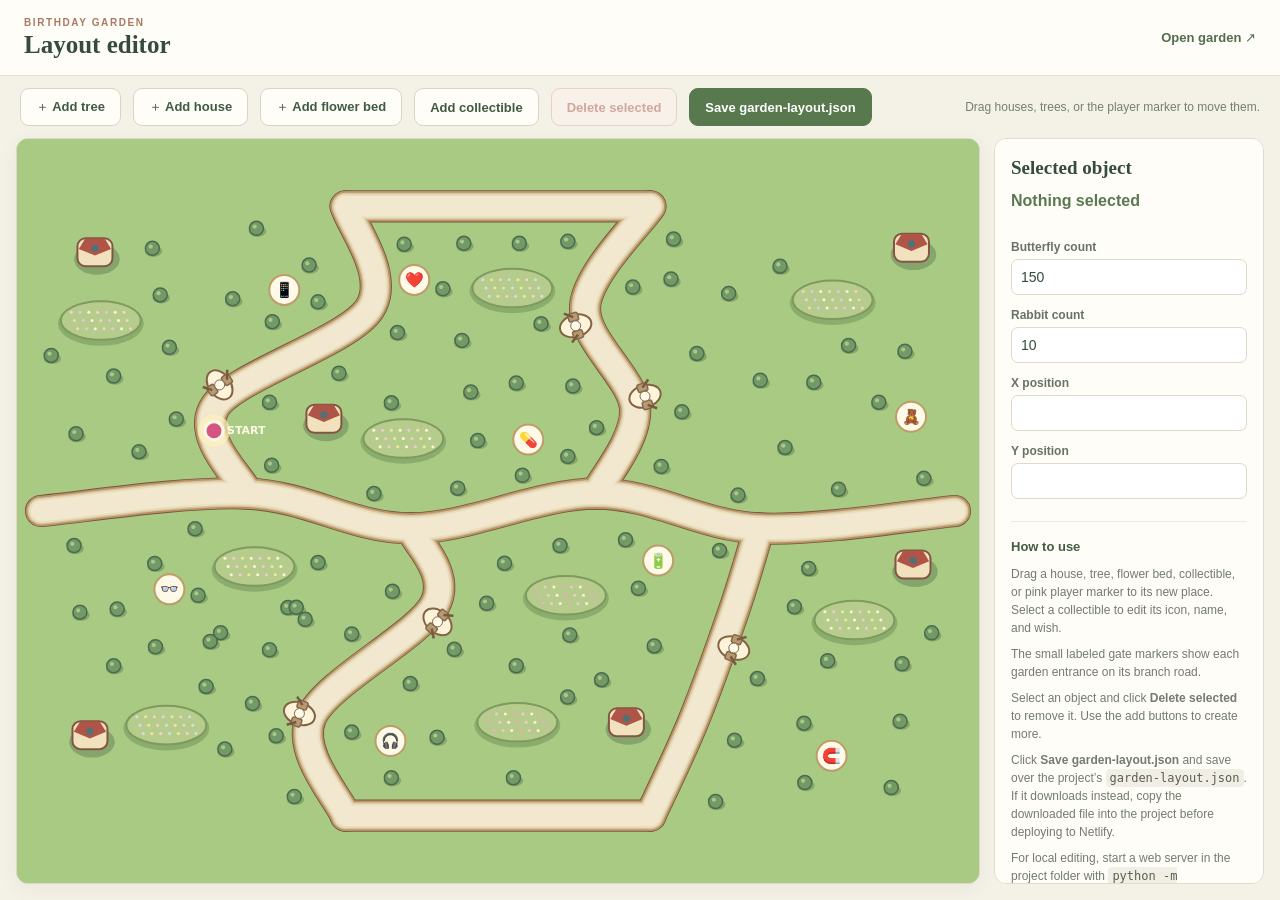
==== admin.html @ 34d116b4 "Add initial files for Birthday Garden project - Created index.html with main structure and interacti" ====
<!doctype html>
<html lang="en">
<head>
  <meta charset="utf-8" />
  <meta name="viewport" content="width=device-width, initial-scale=1" />
  <meta name="theme-color" content="#a9ca83" />
  <title>Garden Layout Admin</title>
  <link rel="stylesheet" href="admin.css" />
</head>
<body>
  <header class="topbar">
    <div>
      <p class="eyebrow">BIRTHDAY GARDEN</p>
      <h1>Layout editor</h1>
    </div>
    <a class="garden-link" href="index.html">Open garden ↗</a>
  </header>
  <main>
    <section class="toolbar" aria-label="Editor actions">
      <button id="add-tree" type="button">＋ Add tree</button>
      <button id="add-house" type="button">＋ Add house</button>
      <button id="add-flower-bed" type="button">＋ Add flower bed</button>
      <button id="add-collectible" type="button">Add collectible</button>
      <button id="delete-object" class="danger" type="button" disabled>Delete selected</button>
      <button id="save-layout" class="primary" type="button">Save garden-layout.json</button>
      <span id="save-status" role="status">Drag houses, trees, or the player marker to move them.</span>
    </section>
    <section class="editor">
      <div class="map-wrap"><canvas id="layout-map" aria-label="Garden map editor. Drag objects to move them."></canvas></div>
      <aside class="inspector">
        <h2>Selected object</h2>
        <p id="selected-name" class="selected-name">Nothing selected</p>
        <label id="collectible-name-row" hidden>Product name <input id="collectible-name" type="text" maxlength="60" /></label>
        <label id="collectible-emoji-row" hidden>Product icon <input id="collectible-emoji" type="text" maxlength="8" /></label>
        <label id="collectible-wish-row" class="multiline-row" hidden>Birthday wish <textarea id="collectible-wish" rows="4" maxlength="300"></textarea></label>
        <label>Butterfly count <input id="butterfly-count" type="number" min="0" max="1000" step="1" /></label>
        <label>Rabbit count <input id="rabbit-count" type="number" min="0" max="1000" step="1" /></label>
        <label>X position <input id="position-x" type="number" min="0" max="4200" step="10" disabled /></label>
        <label>Y position <input id="position-y" type="number" min="0" max="2800" step="10" disabled /></label>
        <label id="object-size-row" hidden>Object size <input id="object-size" type="number" min="0.5" max="2.5" step="0.05" disabled /></label>
        <div class="help">
          <h3>How to use</h3>
          <p>Drag a house, tree, flower bed, collectible, or pink player marker to its new place. Select a collectible to edit its icon, name, and wish.</p>
          <p>The small labeled gate markers show each garden entrance on its branch road.</p>
          <p>Select an object and click <strong>Delete selected</strong> to remove it. Use the add buttons to create more.</p>
          <p>Click <strong>Save garden-layout.json</strong> and save over the project’s <code>garden-layout.json</code>. If it downloads instead, copy the downloaded file into the project before deploying to Netlify.</p>
          <p>For local editing, start a web server in the project folder with <code>python -m http.server 8000</code>, then open <code>http://localhost:8000/admin.html</code>.</p>
          <p class="world-size">World size: 4200 × 2800</p>
        </div>
      </aside>
    </section>
  </main>
  <script src="admin.js"></script>
</body>
</html>
---- admin.css ----
:root{font-family:Inter,"Segoe UI",Arial,sans-serif;color:#354b3b;background:#f4f1e7;font-synthesis:none}*{box-sizing:border-box}body{margin:0;min-height:100vh}.topbar{height:76px;padding:12px 24px;display:flex;align-items:center;justify-content:space-between;background:#fffdf8;border-bottom:1px solid #e7e0d0}.eyebrow{margin:0 0 3px;color:#a97962;font-size:10px;font-weight:800;letter-spacing:.16em}.topbar h1{margin:0;font-family:Georgia,serif;font-size:25px}.garden-link{color:#526e4d;text-decoration:none;font-weight:700;font-size:13px}.toolbar{display:flex;align-items:center;gap:12px;min-height:62px;padding:10px 20px;flex-wrap:wrap}.toolbar button{height:38px;padding:0 15px;border:1px solid #d9d4c6;border-radius:9px;background:#fffdf8;color:#405a43;font-size:13px;font-weight:700;cursor:pointer}.toolbar button.primary{border-color:#58794d;background:#58794d;color:white}.toolbar button:hover{filter:brightness(.97)}.toggle{display:flex;align-items:center;gap:7px;color:#53624f;font-size:12px;font-weight:650}.toggle input{accent-color:#58794d;width:16px;height:16px}#save-status{margin-left:auto;color:#74806f;font-size:12px}.editor{display:grid;grid-template-columns:minmax(0,1fr) 270px;gap:14px;padding:0 16px 16px;height:calc(100vh - 138px);min-height:420px}.map-wrap{position:relative;overflow:hidden;border:1px solid #dcd7c9;border-radius:12px;background:#a9ca83;box-shadow:0 5px 18px #554c3410}#layout-map{display:block;width:100%;height:100%;touch-action:none;cursor:grab}#layout-map.dragging{cursor:grabbing}.inspector{padding:18px 16px;border:1px solid #e1dccf;border-radius:12px;background:#fffdf8;overflow:auto}.inspector h2{margin:0 0 13px;font-family:Georgia,serif;font-size:19px}.selected-name{min-height:34px;margin:0 0 14px;color:#5b7951;font-weight:750}.inspector label:not(.toggle){display:block;margin:13px 0;color:#687265;font-size:12px;font-weight:650}.inspector input[type=number]{display:block;width:100%;height:36px;margin-top:5px;padding:0 9px;border:1px solid #ded9cc;border-radius:7px;background:#fff;color:#354b3b;font:14px Arial,sans-serif}.help{margin-top:22px;padding-top:15px;border-top:1px solid #eee9dd;color:#737b70;font-size:12px;line-height:1.5}.help h3{margin:0 0 8px;color:#435c43;font-size:13px}.help p{margin:8px 0}.help code{padding:2px 4px;border-radius:4px;background:#f1eee6;color:#57614f}.world-size{color:#929487;font-size:11px}@media(max-width:800px){.topbar{height:66px;padding:10px 14px}.toolbar{padding:9px 12px;gap:8px}.toolbar button{padding:0 10px;font-size:12px}#save-status{width:100%;margin:0}.editor{height:calc(100vh - 154px);grid-template-columns:minmax(0,1fr) 220px;padding:0 9px 9px;gap:8px}.inspector{padding:13px 11px}}@media(max-width:580px){.editor{grid-template-columns:1fr;grid-template-rows:minmax(300px,1fr) auto;height:auto;min-height:calc(100vh - 154px)}.map-wrap{height:55vh;min-height:320px}.inspector{display:grid;grid-template-columns:1fr 1fr;gap:0 12px}.inspector h2,.selected-name,.help{grid-column:1/-1}.help{margin-top:8px}.inspector label{margin:8px 0!important}}
:root{font-family:Inter,"Segoe UI",Arial,sans-serif;color:#354b3b;background:#f4f1e7;font-synthesis:none}*{box-sizing:border-box}body{margin:0;min-height:100vh}.topbar{height:76px;padding:12px 24px;display:flex;align-items:center;justify-content:space-between;background:#fffdf8;border-bottom:1px solid #e7e0d0}.eyebrow{margin:0 0 3px;color:#a97962;font-size:10px;font-weight:800;letter-spacing:.16em}.topbar h1{margin:0;font-family:Georgia,serif;font-size:25px}.garden-link{color:#526e4d;text-decoration:none;font-weight:700;font-size:13px}.toolbar{display:flex;align-items:center;gap:12px;min-height:62px;padding:10px 20px;flex-wrap:wrap}.toolbar button{height:38px;padding:0 15px;border:1px solid #d9d4c6;border-radius:9px;background:#fffdf8;color:#405a43;font-size:13px;font-weight:700;cursor:pointer}.toolbar button.primary{border-color:#58794d;background:#58794d;color:white}.toolbar button:hover{filter:brightness(.97)}.toggle{display:flex;align-items:center;gap:7px;color:#53624f;font-size:12px;font-weight:650}.toggle input{accent-color:#58794d;width:16px;height:16px}#save-status{margin-left:auto;color:#74806f;font-size:12px}.editor{display:grid;grid-template-columns:minmax(0,1fr) 270px;gap:14px;padding:0 16px 16px;height:calc(100vh - 138px);min-height:420px}.map-wrap{position:relative;overflow:hidden;border:1px solid #dcd7c9;border-radius:12px;background:#a9ca83;box-shadow:0 5px 18px #554c3410}#layout-map{display:block;width:100%;height:100%;touch-action:none;cursor:grab}#layout-map.dragging{cursor:grabbing}.inspector{padding:18px 16px;border:1px solid #e1dccf;border-radius:12px;background:#fffdf8;overflow:auto}.inspector h2{margin:0 0 13px;font-family:Georgia,serif;font-size:19px}.selected-name{min-height:34px;margin:0 0 14px;color:#5b7951;font-weight:750}.inspector label:not(.toggle){display:block;margin:13px 0;color:#687265;font-size:12px;font-weight:650}.inspector input[type=number]{display:block;width:100%;height:36px;margin-top:5px;padding:0 9px;border:1px solid #ded9cc;border-radius:7px;background:#fff;color:#354b3b;font:14px Arial,sans-serif}.help{margin-top:22px;padding-top:15px;border-top:1px solid #eee9dd;color:#737b70;font-size:12px;line-height:1.5}.help h3{margin:0 0 8px;color:#435c43;font-size:13px}.help p{margin:8px 0}.help code{padding:2px 4px;border-radius:4px;background:#f1eee6;color:#57614f}.world-size{color:#929487;font-size:11px}@media(max-width:800px){.topbar{height:66px;padding:10px 14px}.toolbar{padding:9px 12px;gap:8px}.toolbar button{padding:0 10px;font-size:12px}#save-status{width:100%;margin:0}.editor{height:calc(100vh - 154px);grid-template-columns:minmax(0,1fr) 220px;padding:0 9px 9px;gap:8px}.inspector{padding:13px 11px}}@media(max-width:580px){.editor{grid-template-columns:1fr;grid-template-rows:minmax(300px,1fr) auto;height:auto;min-height:calc(100vh - 154px)}.map-wrap{height:55vh;min-height:320px}.inspector{display:grid;grid-template-columns:1fr 1fr;gap:0 12px}.inspector h2,.selected-name,.help{grid-column:1/-1}.help{margin-top:8px}.inspector label{margin:8px 0!important}}
.toolbar button.danger{border-color:#d9aaa1;background:#fff3ef;color:#a64e43}.toolbar button:disabled{opacity:.45;cursor:not-allowed;filter:none}
.inspector [hidden]{display:none!important}.inspector input[type=text],.inspector textarea{display:block;width:100%;margin-top:5px;padding:8px 9px;border:1px solid #ded9cc;border-radius:7px;background:#fff;color:#354b3b;font:14px Arial,sans-serif}.inspector textarea{min-height:88px;resize:vertical;line-height:1.4}
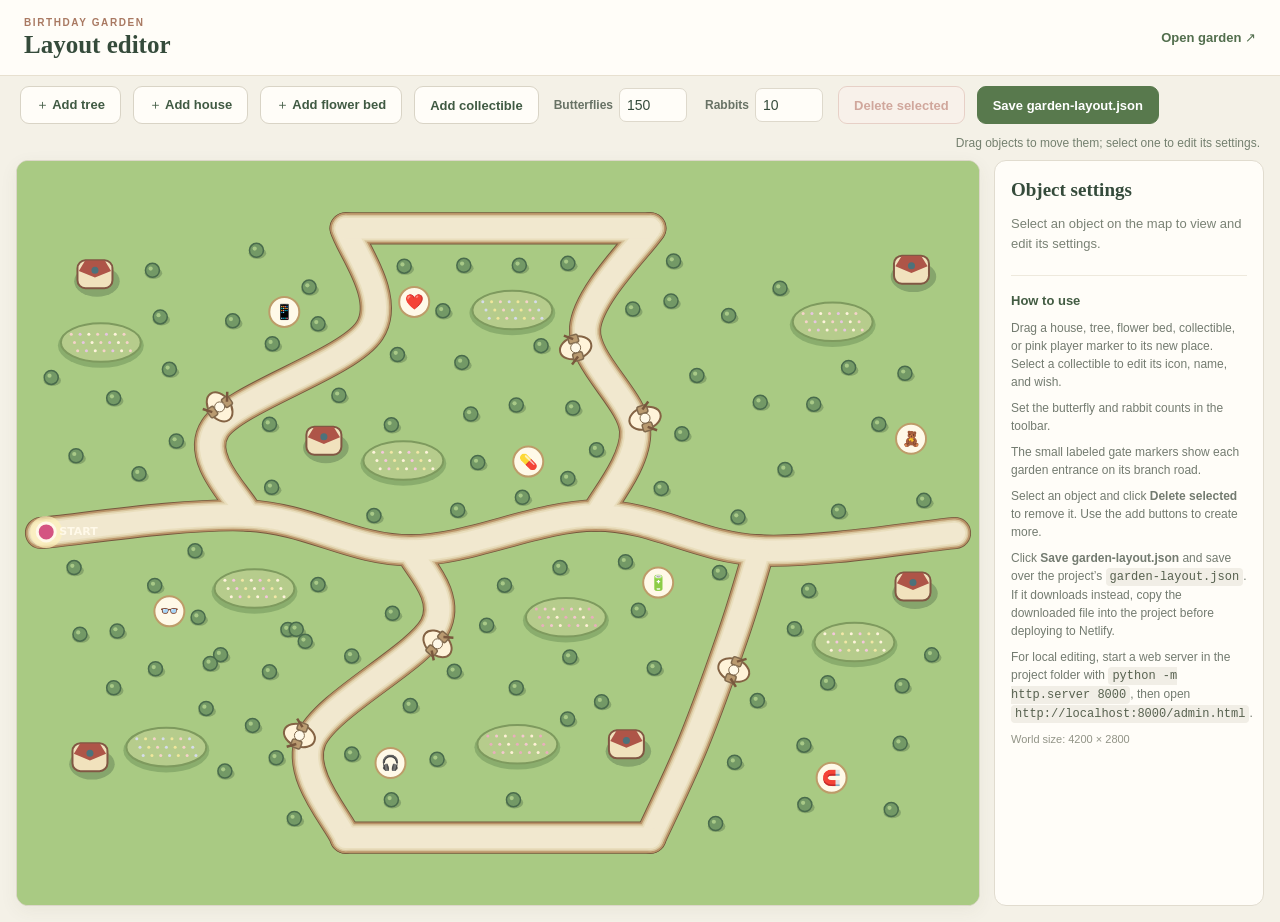
==== commit 1928a3f8: "Enhance admin interface with butterfly and rabbit count inputs, update object settings prompts, and " ====
--- a/admin.html
+++ b/admin.html
@@ -21,26 +21,28 @@
       <button id="add-house" type="button">＋ Add house</button>
       <button id="add-flower-bed" type="button">＋ Add flower bed</button>
       <button id="add-collectible" type="button">Add collectible</button>
+      <label class="toolbar-setting">Butterflies <input id="butterfly-count" type="number" min="0" max="1000" step="1" /></label>
+      <label class="toolbar-setting">Rabbits <input id="rabbit-count" type="number" min="0" max="1000" step="1" /></label>
       <button id="delete-object" class="danger" type="button" disabled>Delete selected</button>
       <button id="save-layout" class="primary" type="button">Save garden-layout.json</button>
-      <span id="save-status" role="status">Drag houses, trees, or the player marker to move them.</span>
+      <span id="save-status" role="status">Drag objects to move them; select one to edit its settings.</span>
     </section>
     <section class="editor">
       <div class="map-wrap"><canvas id="layout-map" aria-label="Garden map editor. Drag objects to move them."></canvas></div>
       <aside class="inspector">
-        <h2>Selected object</h2>
-        <p id="selected-name" class="selected-name">Nothing selected</p>
+        <h2>Object settings</h2>
+        <p id="selection-prompt" class="selection-prompt">Select an object on the map to view and edit its settings.</p>
+        <p id="selected-name" class="selected-name" hidden></p>
         <label id="collectible-name-row" hidden>Product name <input id="collectible-name" type="text" maxlength="60" /></label>
         <label id="collectible-emoji-row" hidden>Product icon <input id="collectible-emoji" type="text" maxlength="8" /></label>
         <label id="collectible-wish-row" class="multiline-row" hidden>Birthday wish <textarea id="collectible-wish" rows="4" maxlength="300"></textarea></label>
-        <label>Butterfly count <input id="butterfly-count" type="number" min="0" max="1000" step="1" /></label>
-        <label>Rabbit count <input id="rabbit-count" type="number" min="0" max="1000" step="1" /></label>
-        <label>X position <input id="position-x" type="number" min="0" max="4200" step="10" disabled /></label>
-        <label>Y position <input id="position-y" type="number" min="0" max="2800" step="10" disabled /></label>
+        <label id="position-x-row" hidden>X position <input id="position-x" type="number" min="0" max="4200" step="10" disabled /></label>
+        <label id="position-y-row" hidden>Y position <input id="position-y" type="number" min="0" max="2800" step="10" disabled /></label>
         <label id="object-size-row" hidden>Object size <input id="object-size" type="number" min="0.5" max="2.5" step="0.05" disabled /></label>
-        <div class="help">
+        <div id="inspector-help" class="help">
           <h3>How to use</h3>
           <p>Drag a house, tree, flower bed, collectible, or pink player marker to its new place. Select a collectible to edit its icon, name, and wish.</p>
+          <p>Set the butterfly and rabbit counts in the toolbar.</p>
           <p>The small labeled gate markers show each garden entrance on its branch road.</p>
           <p>Select an object and click <strong>Delete selected</strong> to remove it. Use the add buttons to create more.</p>
           <p>Click <strong>Save garden-layout.json</strong> and save over the project’s <code>garden-layout.json</code>. If it downloads instead, copy the downloaded file into the project before deploying to Netlify.</p>
--- a/admin.css
+++ b/admin.css
@@ -2,3 +2,4 @@
 :root{font-family:Inter,"Segoe UI",Arial,sans-serif;color:#354b3b;background:#f4f1e7;font-synthesis:none}*{box-sizing:border-box}body{margin:0;min-height:100vh}.topbar{height:76px;padding:12px 24px;display:flex;align-items:center;justify-content:space-between;background:#fffdf8;border-bottom:1px solid #e7e0d0}.eyebrow{margin:0 0 3px;color:#a97962;font-size:10px;font-weight:800;letter-spacing:.16em}.topbar h1{margin:0;font-family:Georgia,serif;font-size:25px}.garden-link{color:#526e4d;text-decoration:none;font-weight:700;font-size:13px}.toolbar{display:flex;align-items:center;gap:12px;min-height:62px;padding:10px 20px;flex-wrap:wrap}.toolbar button{height:38px;padding:0 15px;border:1px solid #d9d4c6;border-radius:9px;background:#fffdf8;color:#405a43;font-size:13px;font-weight:700;cursor:pointer}.toolbar button.primary{border-color:#58794d;background:#58794d;color:white}.toolbar button:hover{filter:brightness(.97)}.toggle{display:flex;align-items:center;gap:7px;color:#53624f;font-size:12px;font-weight:650}.toggle input{accent-color:#58794d;width:16px;height:16px}#save-status{margin-left:auto;color:#74806f;font-size:12px}.editor{display:grid;grid-template-columns:minmax(0,1fr) 270px;gap:14px;padding:0 16px 16px;height:calc(100vh - 138px);min-height:420px}.map-wrap{position:relative;overflow:hidden;border:1px solid #dcd7c9;border-radius:12px;background:#a9ca83;box-shadow:0 5px 18px #554c3410}#layout-map{display:block;width:100%;height:100%;touch-action:none;cursor:grab}#layout-map.dragging{cursor:grabbing}.inspector{padding:18px 16px;border:1px solid #e1dccf;border-radius:12px;background:#fffdf8;overflow:auto}.inspector h2{margin:0 0 13px;font-family:Georgia,serif;font-size:19px}.selected-name{min-height:34px;margin:0 0 14px;color:#5b7951;font-weight:750}.inspector label:not(.toggle){display:block;margin:13px 0;color:#687265;font-size:12px;font-weight:650}.inspector input[type=number]{display:block;width:100%;height:36px;margin-top:5px;padding:0 9px;border:1px solid #ded9cc;border-radius:7px;background:#fff;color:#354b3b;font:14px Arial,sans-serif}.help{margin-top:22px;padding-top:15px;border-top:1px solid #eee9dd;color:#737b70;font-size:12px;line-height:1.5}.help h3{margin:0 0 8px;color:#435c43;font-size:13px}.help p{margin:8px 0}.help code{padding:2px 4px;border-radius:4px;background:#f1eee6;color:#57614f}.world-size{color:#929487;font-size:11px}@media(max-width:800px){.topbar{height:66px;padding:10px 14px}.toolbar{padding:9px 12px;gap:8px}.toolbar button{padding:0 10px;font-size:12px}#save-status{width:100%;margin:0}.editor{height:calc(100vh - 154px);grid-template-columns:minmax(0,1fr) 220px;padding:0 9px 9px;gap:8px}.inspector{padding:13px 11px}}@media(max-width:580px){.editor{grid-template-columns:1fr;grid-template-rows:minmax(300px,1fr) auto;height:auto;min-height:calc(100vh - 154px)}.map-wrap{height:55vh;min-height:320px}.inspector{display:grid;grid-template-columns:1fr 1fr;gap:0 12px}.inspector h2,.selected-name,.help{grid-column:1/-1}.help{margin-top:8px}.inspector label{margin:8px 0!important}}
 .toolbar button.danger{border-color:#d9aaa1;background:#fff3ef;color:#a64e43}.toolbar button:disabled{opacity:.45;cursor:not-allowed;filter:none}
 .inspector [hidden]{display:none!important}.inspector input[type=text],.inspector textarea{display:block;width:100%;margin-top:5px;padding:8px 9px;border:1px solid #ded9cc;border-radius:7px;background:#fff;color:#354b3b;font:14px Arial,sans-serif}.inspector textarea{min-height:88px;resize:vertical;line-height:1.4}
+.toolbar-setting{display:flex;align-items:center;gap:6px;padding:0 3px;color:#687265;font-size:12px;font-weight:650}.toolbar-setting input{width:68px;height:34px;padding:0 7px;border:1px solid #ded9cc;border-radius:7px;background:#fffdf8;color:#354b3b;font:14px Arial,sans-serif}.selection-prompt{margin:8px 0 16px;color:#7a8275;font-size:13px;line-height:1.5}.inspector .selection-prompt[hidden],.inspector .selected-name[hidden]{display:none!important}
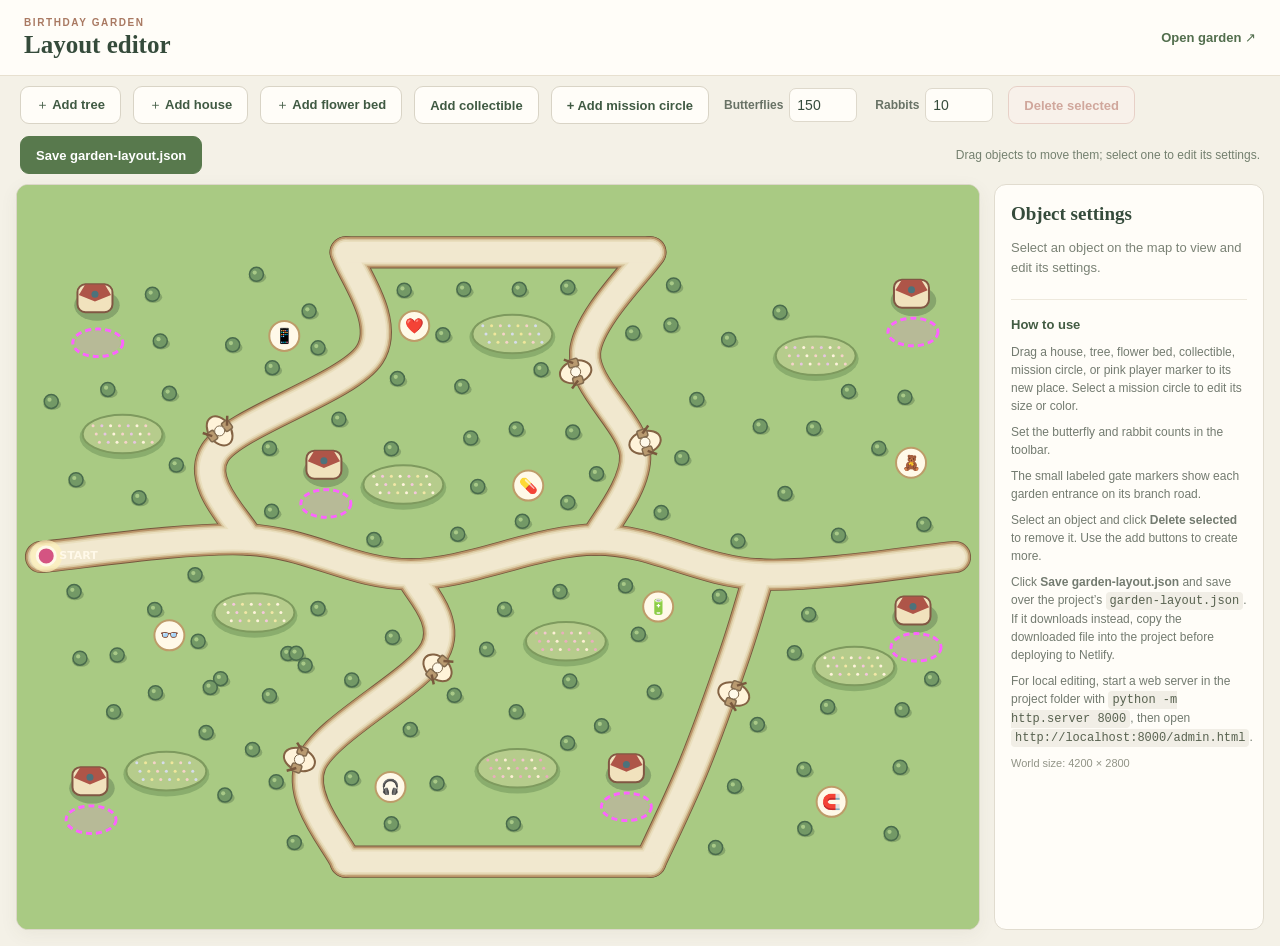
==== commit 00de2d0c: "Add mission circles feature with UI elements and functionality" ====
--- a/admin.html
+++ b/admin.html
@@ -21,6 +21,7 @@
       <button id="add-house" type="button">＋ Add house</button>
       <button id="add-flower-bed" type="button">＋ Add flower bed</button>
       <button id="add-collectible" type="button">Add collectible</button>
+      <button id="add-mission-circle" type="button">+ Add mission circle</button>
       <label class="toolbar-setting">Butterflies <input id="butterfly-count" type="number" min="0" max="1000" step="1" /></label>
       <label class="toolbar-setting">Rabbits <input id="rabbit-count" type="number" min="0" max="1000" step="1" /></label>
       <button id="delete-object" class="danger" type="button" disabled>Delete selected</button>
@@ -39,9 +40,11 @@
         <label id="position-x-row" hidden>X position <input id="position-x" type="number" min="0" max="4200" step="10" disabled /></label>
         <label id="position-y-row" hidden>Y position <input id="position-y" type="number" min="0" max="2800" step="10" disabled /></label>
         <label id="object-size-row" hidden>Object size <input id="object-size" type="number" min="0.5" max="2.5" step="0.05" disabled /></label>
+        <label id="mission-radius-row" hidden>Mission radius <input id="mission-radius" type="number" min="24" max="500" step="5" /></label>
+        <label id="mission-color-row" hidden>Marker color <input id="mission-color" type="color" value="#50e890" /></label>
         <div id="inspector-help" class="help">
           <h3>How to use</h3>
-          <p>Drag a house, tree, flower bed, collectible, or pink player marker to its new place. Select a collectible to edit its icon, name, and wish.</p>
+          <p>Drag a house, tree, flower bed, collectible, mission circle, or pink player marker to its new place. Select a mission circle to edit its size or color.</p>
           <p>Set the butterfly and rabbit counts in the toolbar.</p>
           <p>The small labeled gate markers show each garden entrance on its branch road.</p>
           <p>Select an object and click <strong>Delete selected</strong> to remove it. Use the add buttons to create more.</p>
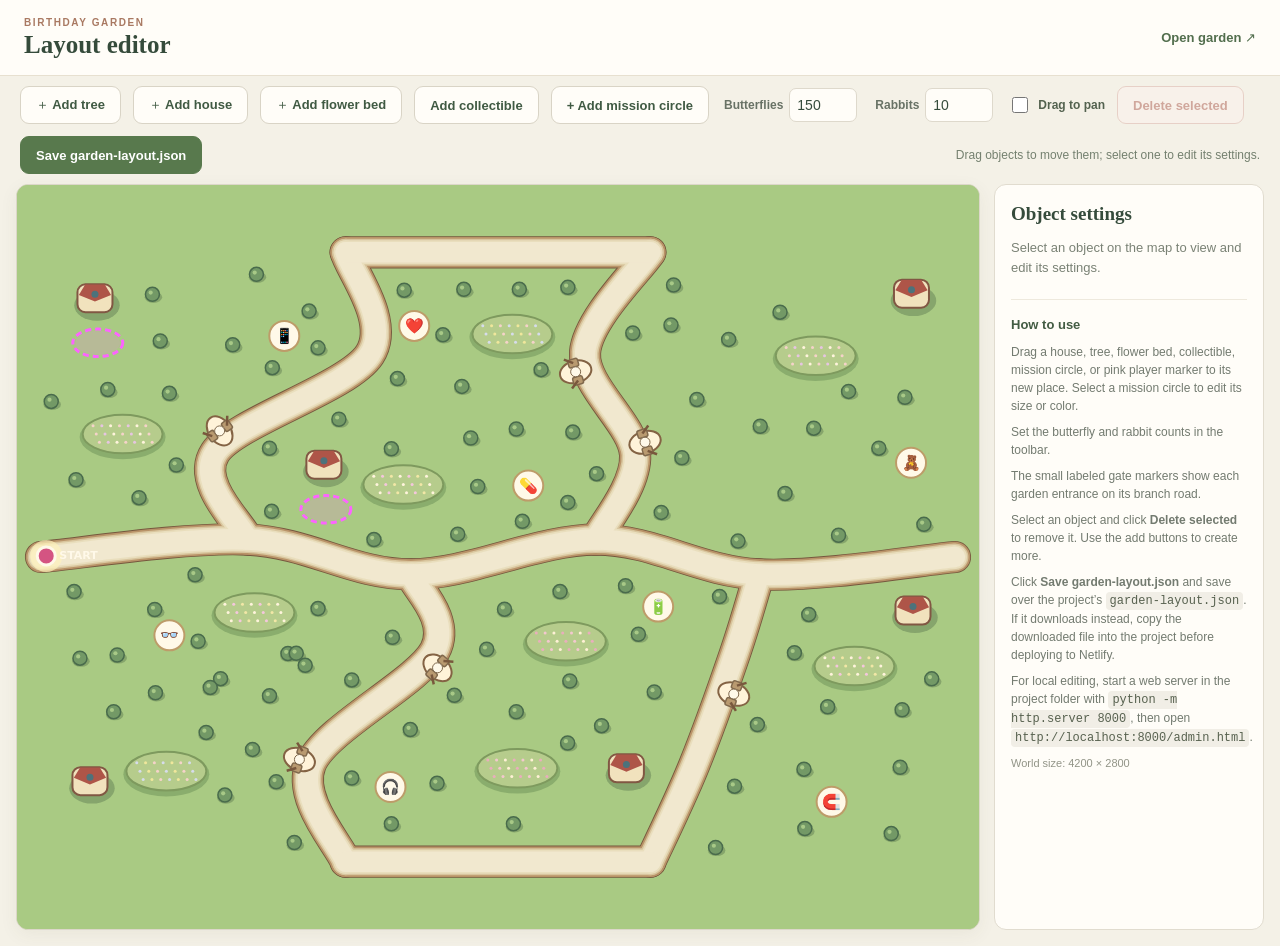
==== commit 49ace359: "Add Two of Us cooperative game task with styling and functionality - Implemented main game logic in " ====
--- a/admin.html
+++ b/admin.html
@@ -24,6 +24,7 @@
       <button id="add-mission-circle" type="button">+ Add mission circle</button>
       <label class="toolbar-setting">Butterflies <input id="butterfly-count" type="number" min="0" max="1000" step="1" /></label>
       <label class="toolbar-setting">Rabbits <input id="rabbit-count" type="number" min="0" max="1000" step="1" /></label>
+      <label class="toggle"><input id="drag-to-pan" type="checkbox" /> Drag to pan</label>
       <button id="delete-object" class="danger" type="button" disabled>Delete selected</button>
       <button id="save-layout" class="primary" type="button">Save garden-layout.json</button>
       <span id="save-status" role="status">Drag objects to move them; select one to edit its settings.</span>
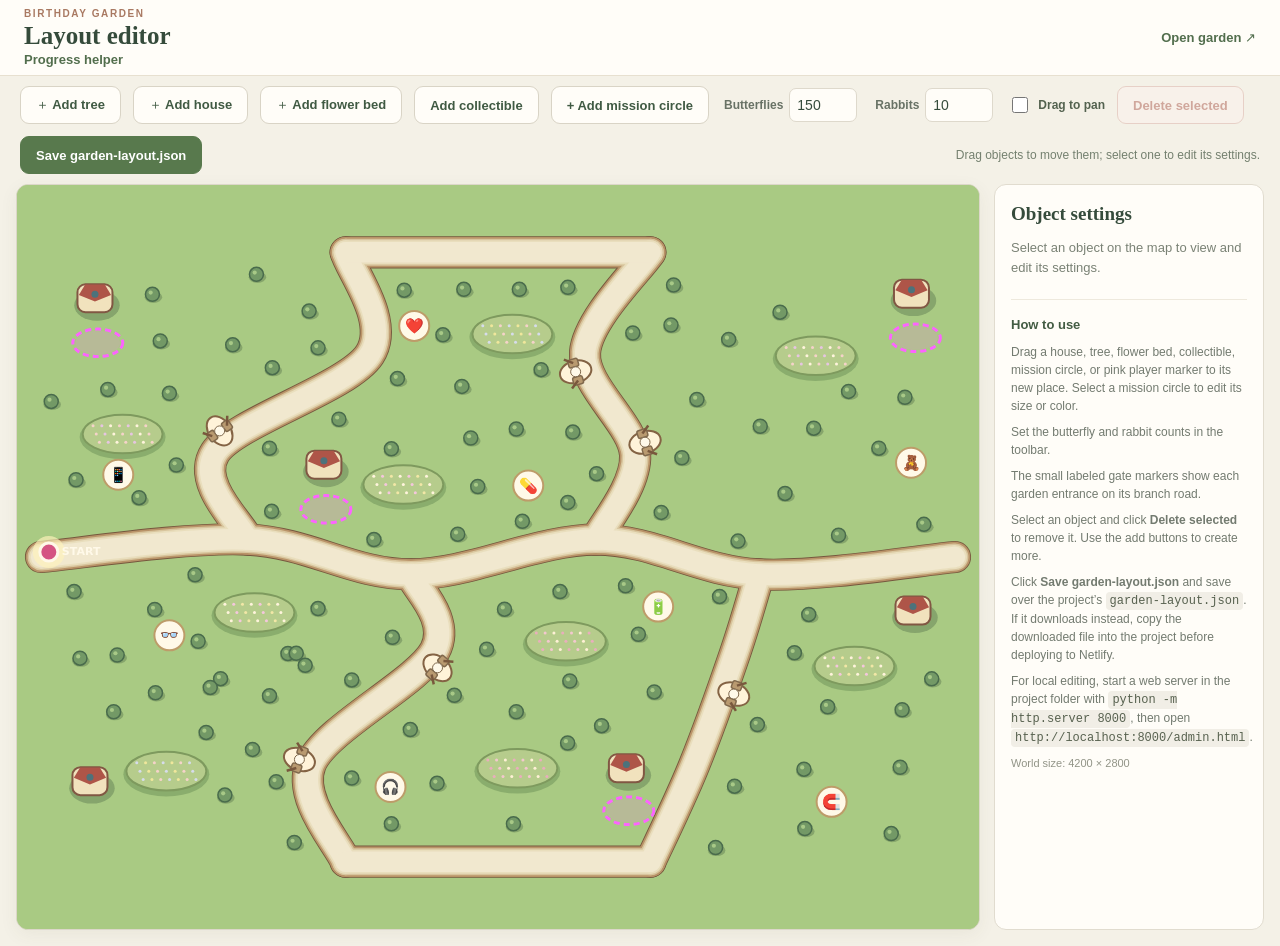
==== commit 1fb84a99: "Add progress tracking for birthday garden collectibles and missions - Implemented progress.html for " ====
--- a/admin.html
+++ b/admin.html
@@ -12,6 +12,7 @@
     <div>
       <p class="eyebrow">BIRTHDAY GARDEN</p>
       <h1>Layout editor</h1>
+      <a class="garden-link" href="progress.html">Progress helper</a>
     </div>
     <a class="garden-link" href="index.html">Open garden ↗</a>
   </header>
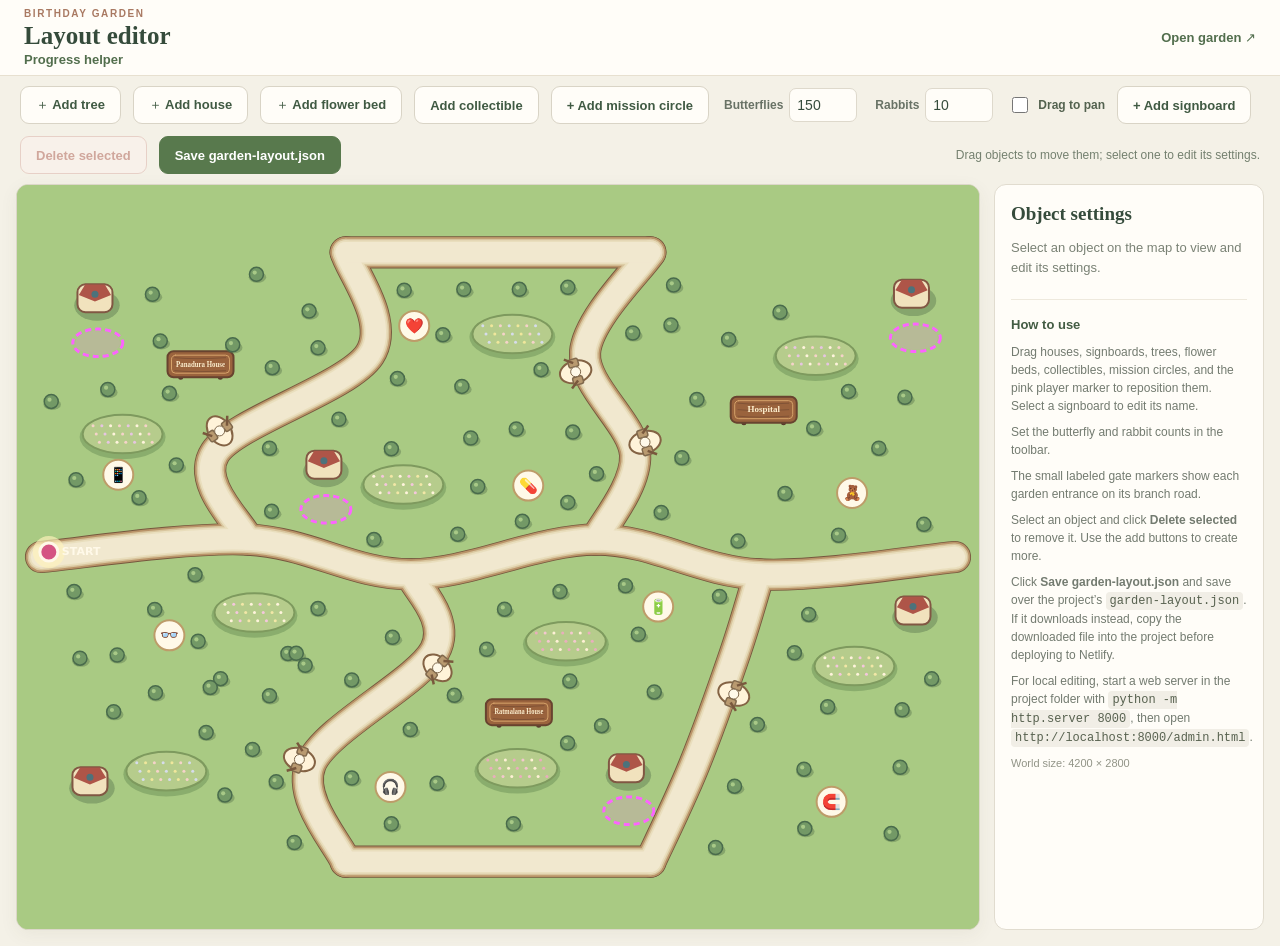
==== commit c72253d8: "Add signboard functionality with UI elements and drawing logic" ====
--- a/admin.html
+++ b/admin.html
@@ -26,6 +26,7 @@
       <label class="toolbar-setting">Butterflies <input id="butterfly-count" type="number" min="0" max="1000" step="1" /></label>
       <label class="toolbar-setting">Rabbits <input id="rabbit-count" type="number" min="0" max="1000" step="1" /></label>
       <label class="toggle"><input id="drag-to-pan" type="checkbox" /> Drag to pan</label>
+      <button id="add-signboard" type="button">+ Add signboard</button>
       <button id="delete-object" class="danger" type="button" disabled>Delete selected</button>
       <button id="save-layout" class="primary" type="button">Save garden-layout.json</button>
       <span id="save-status" role="status">Drag objects to move them; select one to edit its settings.</span>
@@ -37,6 +38,7 @@
         <p id="selection-prompt" class="selection-prompt">Select an object on the map to view and edit its settings.</p>
         <p id="selected-name" class="selected-name" hidden></p>
         <label id="collectible-name-row" hidden>Product name <input id="collectible-name" type="text" maxlength="60" /></label>
+        <label id="signboard-name-row" hidden>Sign name <input id="signboard-name" type="text" maxlength="32" placeholder="Arshad’s house" /></label>
         <label id="collectible-emoji-row" hidden>Product icon <input id="collectible-emoji" type="text" maxlength="8" /></label>
         <label id="collectible-wish-row" class="multiline-row" hidden>Birthday wish <textarea id="collectible-wish" rows="4" maxlength="300"></textarea></label>
         <label id="position-x-row" hidden>X position <input id="position-x" type="number" min="0" max="4200" step="10" disabled /></label>
@@ -46,7 +48,7 @@
         <label id="mission-color-row" hidden>Marker color <input id="mission-color" type="color" value="#50e890" /></label>
         <div id="inspector-help" class="help">
           <h3>How to use</h3>
-          <p>Drag a house, tree, flower bed, collectible, mission circle, or pink player marker to its new place. Select a mission circle to edit its size or color.</p>
+          <p>Drag houses, signboards, trees, flower beds, collectibles, mission circles, and the pink player marker to reposition them. Select a signboard to edit its name.</p>
           <p>Set the butterfly and rabbit counts in the toolbar.</p>
           <p>The small labeled gate markers show each garden entrance on its branch road.</p>
           <p>Select an object and click <strong>Delete selected</strong> to remove it. Use the add buttons to create more.</p>
